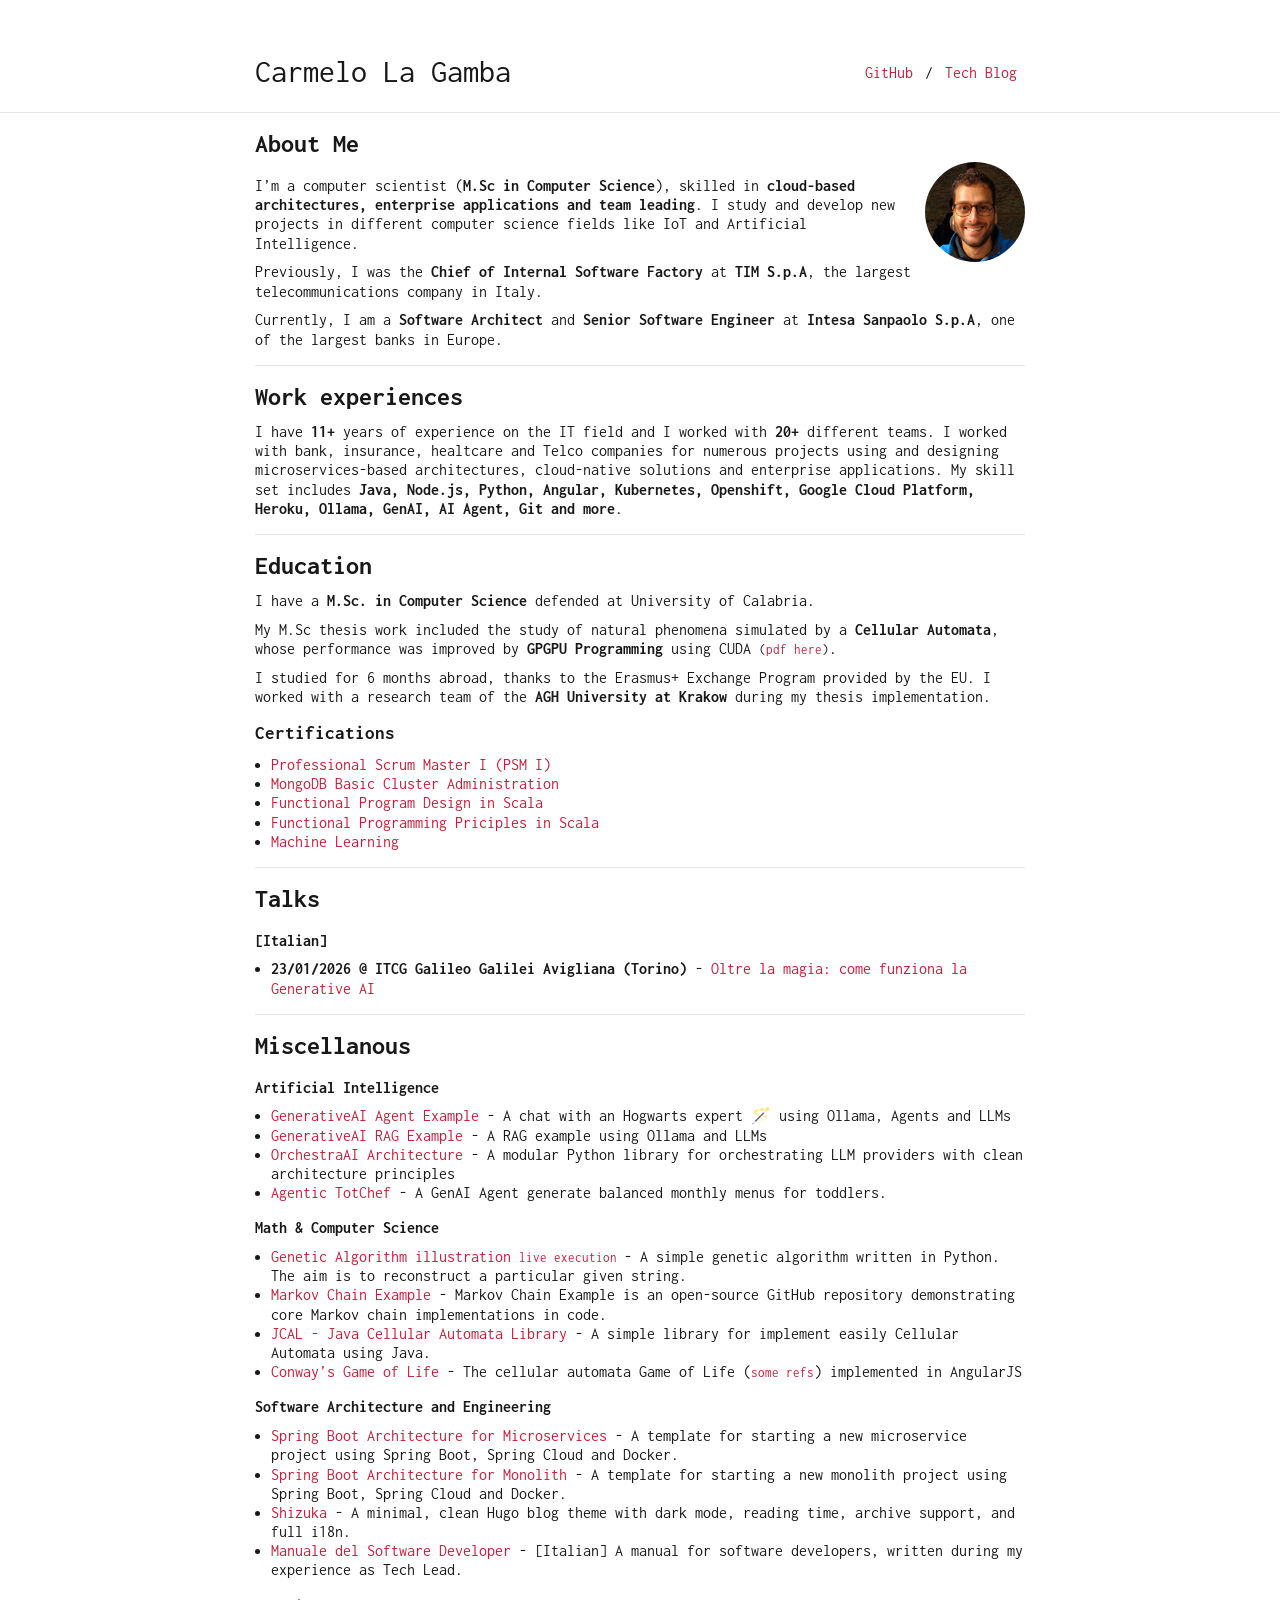
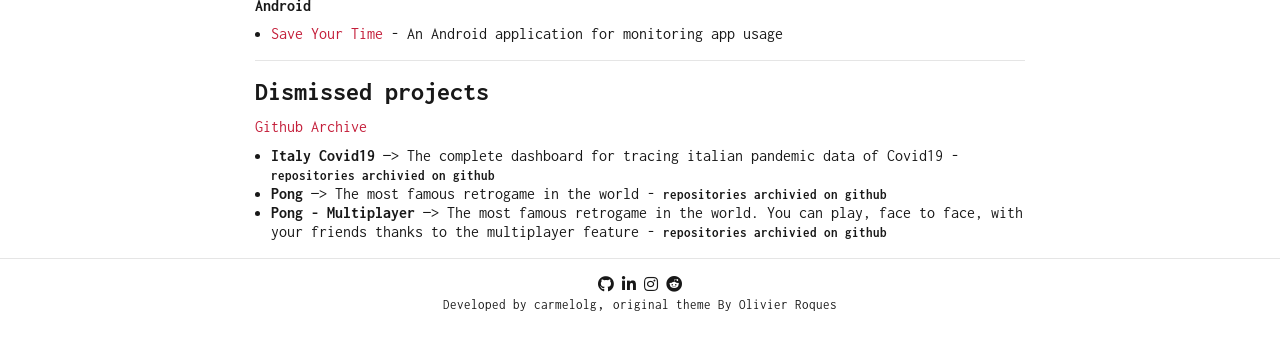
==== index.html @ d4ddf106 "Deploy Hugo site from 8f10a038f025de7680365bf18cd8041640470e16" ====
<!DOCTYPE html>
<html lang=""><head>
	<meta name="generator" content="Hugo 0.159.1">
    <meta charset="utf-8">
    <meta name="viewport" content="width=device-width, initial-scale=1, shrink-to-fit=no">

    <title>Carmelo La Gamba</title>
    <meta name="description" content="Personal website of Carmelo La Gamba.">
    <meta name="author" content='carmelolg'>

    <link href="https://fonts.googleapis.com/css2?family=Inconsolata:wght@400;700&display=swap" rel="stylesheet">
    <link rel="stylesheet" href="https://cdn.jsdelivr.net/npm/bootstrap@4.5.3/dist/css/bootstrap.min.css" integrity="sha384-TX8t27EcRE3e/ihU7zmQxVncDAy5uIKz4rEkgIXeMed4M0jlfIDPvg6uqKI2xXr2" crossorigin="anonymous">
    <link rel="stylesheet" href="https://cdnjs.cloudflare.com/ajax/libs/font-awesome/5.15.3/css/all.min.css" integrity="sha512-iBBXm8fW90+nuLcSKlbmrPcLa0OT92xO1BIsZ+ywDWZCvqsWgccV3gFoRBv0z+8dLJgyAHIhR35VZc2oM/gI1w==" crossorigin="anonymous">

    
    <link rel="stylesheet" href="/sass/researcher.min.css">
    

    
        <link rel="icon" type="image/ico" href="https://carmelolg.github.io/favicon.ico">
    

    <link rel="alternate" type="application/rss+xml" href="https://carmelolg.github.io/index.xml" title="Carmelo La Gamba" />
    </head>

    <body><div class="container mt-5">
    <nav class="navbar navbar-expand-sm flex-column flex-sm-row text-nowrap p-0">
        <a class="navbar-brand mx-0 mr-sm-auto" href="https://carmelolg.github.io/" title="Carmelo La Gamba">
          
          Carmelo La Gamba
        </a>
        <div class="navbar-nav flex-row flex-wrap justify-content-center">
            
                
                
                    <a class="nav-item nav-link" href="https://github.com/carmelolg" title="GitHub">
                        GitHub 
                    </a>
                    
                        <span class="nav-item navbar-text mx-1">/</span>
                    
                
                    <a class="nav-item nav-link" href="https://carmelolg.github.io/it-is-worth-a-coke" title="Tech Blog">
                        Tech Blog 
                    </a>
                    
                
            
        </div>
    </nav>
</div>
<hr>
<div id="content">
<div class="container">
    <!-- > Computer Scientist, mainly dreamer. -->
<h2 id="about-me">About Me</h2>
<figure class="avatar"><img src="/profile.jpeg"
    alt="me">
</figure>

<p>I&rsquo;m a computer scientist (<strong>M.Sc in Computer Science</strong>), skilled in <strong>cloud-based architectures, enterprise applications and team leading</strong>.
I study and develop new projects in different computer science fields like IoT and Artificial Intelligence.</p>
<p>Previously, I was the <strong>Chief of Internal Software Factory</strong> at <strong>TIM S.p.A</strong>, the largest telecommunications company in Italy.</p>
<p>Currently, I am a <strong>Software Architect</strong> and <strong>Senior Software Engineer</strong> at <strong>Intesa Sanpaolo S.p.A</strong>, one of the largest banks in Europe.</p>
<!-- I play guitar <img style="display:inline;" src="../guitar.svg" width="15" height="15" /> and swim <img style="display:inline" src="../swimmer-solid.svg" width="15" height="15" /> -->
<hr>
<script>

    var today = new Date();
    var since = 2015;
    var expired = today.getFullYear() - since;

    /*document.write(expired);*/

</script>
<h2 id="work-experiences">Work experiences</h2>
<p>I have <strong><script>document.write(expired);</script>+</strong> years of experience on the IT field and I worked with <strong>20+</strong> different teams. I worked with bank, insurance, healtcare and Telco companies for numerous projects using and designing microservices-based architectures, cloud-native solutions and enterprise applications.
My skill set includes <strong>Java, Node.js, Python, Angular, Kubernetes, Openshift, Google Cloud Platform, Heroku, Ollama, GenAI, AI Agent, Git and more</strong>.</p>
<hr>
<h2 id="education">Education</h2>
<p>I have a <strong>M.Sc. in Computer Science</strong> defended at University of Calabria.</p>
<p>My M.Sc thesis work included the study of natural phenomena simulated by a <strong>Cellular Automata</strong>, whose performance was improved by <strong>GPGPU Programming</strong> using CUDA <small>(<a href="https://github.com/carmelolg/master-thesis/raw/master/Tesi/pdf/main.pdf" target="_blank">pdf here</a>)</small>.</p>
<p>I studied for 6 months abroad, thanks to the Erasmus+ Exchange Program provided by the EU. I worked with a research team of the <strong>AGH University at Krakow</strong> during my thesis implementation.</p>
<h4 id="certifications">Certifications</h4>
<ul>
<li><a href="https://www.scrum.org/certificates/930320">Professional Scrum Master I (PSM I)</a></li>
<li><a href="https://university.mongodb.com/course_completion/2cab5a12-50d6-440e-ac46-13f566731d32?utm_source=copy&amp;utm_medium=social&amp;utm_campaign=university_social_sharing">MongoDB Basic Cluster Administration</a></li>
<li><a href="https://www.coursera.org/account/accomplishments/verify/GTUWGVELYJPR">Functional Program Design in Scala</a></li>
<li><a href="https://www.coursera.org/account/accomplishments/verify/LS7WXPYGKSZX">Functional Programming Priciples in Scala</a></li>
<li><a href="https://www.coursera.org/account/accomplishments/verify/9PBTUP3QG2AG">Machine Learning</a></li>
</ul>
<hr>
<h2 id="talks">Talks</h2>
<h5 id="italian">[Italian]</h5>
<ul>
<li><strong>23/01/2026 @ ITCG Galileo Galilei Avigliana (Torino)</strong> - <a href="https://drive.google.com/file/d/1GVEop526CBJjQpdxKiCrccgZy3UGdoNY/view">Oltre la magia: come funziona la Generative AI</a></li>
</ul>
<hr>
<h2 id="miscellanous">Miscellanous</h2>
<h5 id="artificial-intelligence">Artificial Intelligence</h5>
<ul>
<li><a href="https://github.com/carmelolg/generative-ai-agent-example" target="_blank"> GenerativeAI Agent Example </a> -  A chat with an Hogwarts expert  🪄 using Ollama, Agents and LLMs</li>
<li><a href="https://github.com/carmelolg/generative-ai-rag-example" target="_blank"> GenerativeAI RAG Example </a> -  A RAG example using Ollama and LLMs</li>
<li><a href="https://github.com/carmelolg/OAIA" target="_blank"> OrchestraAI Architecture </a> - A modular Python library for orchestrating LLM providers with clean architecture principles</li>
<li><a href="https://github.com/org-carmelolg-private-labs/agentic-totchef" target="_blank"> Agentic TotChef </a> - A GenAI Agent generate balanced monthly menus for toddlers.</li>
</ul>
<h5 id="math--computer-science">Math &amp; Computer Science</h5>
<ul>
<li><a href="https://github.com/carmelolg/genetic-algorithm-learning" target="_blank"> Genetic Algorithm illustration </a> <small><a href="https://www.youtube.com/watch?v=LxNrOD7fif0" target="_blank">live execution </a></small> -  A simple genetic algorithm written in Python. The aim is to reconstruct a particular given string.</li>
<li><a href="https://github.com/carmelolg/markov-chain-example" target="_blank"> Markov Chain Example </a> - Markov Chain Example is an open-source GitHub repository demonstrating core Markov chain implementations in code.</li>
<li><a href="https://github.com/carmelolg/JCAL" target="_blank"> JCAL - Java Cellular Automata Library </a> - A simple library for implement easily Cellular Automata using Java.</li>
<li><a href="https://carmelolg.github.io/angularjs-cellular-automata" target="_blank"> Conway&rsquo;s Game of Life </a> - The cellular automata Game of Life (<small><a href="https://en.wikipedia.org/wiki/Conway%27s_Game_of_Life" target="_blank">some refs</a></small>) implemented in AngularJS</li>
</ul>
<h5 id="software-architecture-and-engineering">Software Architecture and Engineering</h5>
<ul>
<li><a href="https://github.com/carmelolg/SBAM" target="_blank">Spring Boot Architecture for Microservices</a> - A template for starting a new microservice project using Spring Boot, Spring Cloud and Docker.</li>
<li><a href="https://github.com/carmelolg/SBAMo" target="_blank">Spring Boot Architecture for Monolith</a> - A template for starting a new monolith project using Spring Boot, Spring Cloud and Docker.</li>
<li><a href="https://github.com/carmelolg/shizuka" target="_blank">Shizuka</a> - A minimal, clean Hugo blog theme with dark mode, reading time, archive support, and full i18n.</li>
<li><a href="https://github.com/carmelolg/it-pragmatic-programmer/raw/master/Manuale%20del%20Software%20Developer%20-%20v1.pdf" target="_blank"> Manuale del Software Developer</a> - [Italian] A manual for software developers, written during my experience as Tech Lead.</li>
</ul>
<h5 id="android">Android</h5>
<ul>
<li><a href="https://play.google.com/store/apps/details?id=it.carmelolagamba.saveyourtime&pcampaignid=web_share" target="_blank">Save Your Time</a> - An Android application for monitoring app usage</li>
</ul>
<!-- - <a href="https://carmelolg.github.io/blog/" target="_blank">Vita da fuori campus</a> - Non technical personal blog  -->
<hr>
<h2 id="dismissed-projects">Dismissed projects</h2>
<p><a href="https://github.com/org-carmelolg-archive" target="_blank"> Github Archive </a></p>
<ul>
<li><strong>Italy Covid19</strong> &mdash;&gt; The complete dashboard for tracing italian pandemic data of Covid19 - <small><strong>repositories archivied on github</strong></small></li>
<li><strong>Pong</strong> &mdash;&gt; The most famous retrogame in the world - <small><strong>repositories archivied on github</strong></small></li>
<li><strong>Pong - Multiplayer</strong> &mdash;&gt; The most famous retrogame in the world. You can play, face to face, with your friends thanks to the multiplayer feature - <small><strong>repositories archivied on github</strong></small></li>
</ul>

</div>

        </div><div id="footer" class="mb-5">
    <hr>
    <div class="container text-center">
        
            <a href="https://github.com/carmelolg" class="fab fa-github fa-1x" title="GitHub"></a>
        
            <a href="https://it.linkedin.com/in/carmelolagamba" class="fab fa-linkedin-in fa-1x" title="LinkedIn"></a>
        
            <a href="https://www.instagram.com/__wvll/" class="fab fa-instagram fa-1x" title="Instagram"></a>
        
            <a href="https://www.reddit.com/user/carmelolg" class="fab fa-reddit fa-1x" title="Reddit"></a>
        
    </div>
    
        <div class="container text-center">
            <a href="https://github.com/carmelolg" title="original theme By Olivier Roques"><small>Developed by carmelolg</small></a>, <a href="https://github.com/ojroques/hugo-researcher" title="original theme By Olivier Roques"><small>original theme By Olivier Roques</small></a>
        </div>
    
</div>
</body>
</html>
---- sass/researcher.min.css ----
#content a,.nav-link{color:#c41e3a;text-decoration:none}#content a *,.nav-link *{color:#c41e3a}#content a:hover,.nav-link:hover{color:#c41e3a;text-decoration:underline}#footer a,.navbar-brand{color:#181818;text-decoration:none}#footer a *,.navbar-brand *{color:#181818}#footer a:hover,.navbar-brand:hover{color:#181818;text-decoration:underline}#content table td,#content table th{border:1px solid #ccc;padding:6px 12px;text-align:left}*{color:#181818;font-family:Inconsolata;line-height:1.2}.container{max-width:800px}.navbar-brand{font-size:2rem}#content p{margin-bottom:.6rem}#content h1,#content h2,#content h3,#content h4,#content h5,#content h6{font-size:medium;font-weight:700;margin:1rem 0 .6rem}#content h1{font-size:1.8rem}#content h2{font-size:1.6rem}#content h3{font-size:1.4rem}#content h4{font-size:1.2rem}#content img{display:block;margin:1rem auto;max-width:100%}#content .avatar>img{border-radius:50%;float:right;margin:-8px 0 0 16px;height:100px;width:100px}#content ol{counter-reset:list;list-style:none;padding-left:2rem}#content ol>li{display:table-row}#content ol>li:before{content:"[" counter(list,decimal)"] ";counter-increment:list;display:table-cell;text-align:right;padding-right:.5em}#content .container>ol,#content .footnotes>ol{padding-left:0}#content ul{list-style:inside;padding-left:2rem}#content ul>li{list-style-position:outside;margin-left:1em}#content .container>ul,#content .footnotes>ul{padding-left:0}#content table{margin:1rem auto;width:100%}#content table th{font-weight:700}#content table tr:nth-child(2n){background-color:#f8f8f8}#content blockquote{border-left:4px solid;font-style:italic;margin:1rem 0;padding:8px}#content code{color:#181818;background-color:#f8f8f8;border:1px solid #ccc;border-radius:10%;padding:0 4px}#content pre code{all:unset}#content .highlight{margin:1rem auto}#content .highlight>pre{padding:8px}
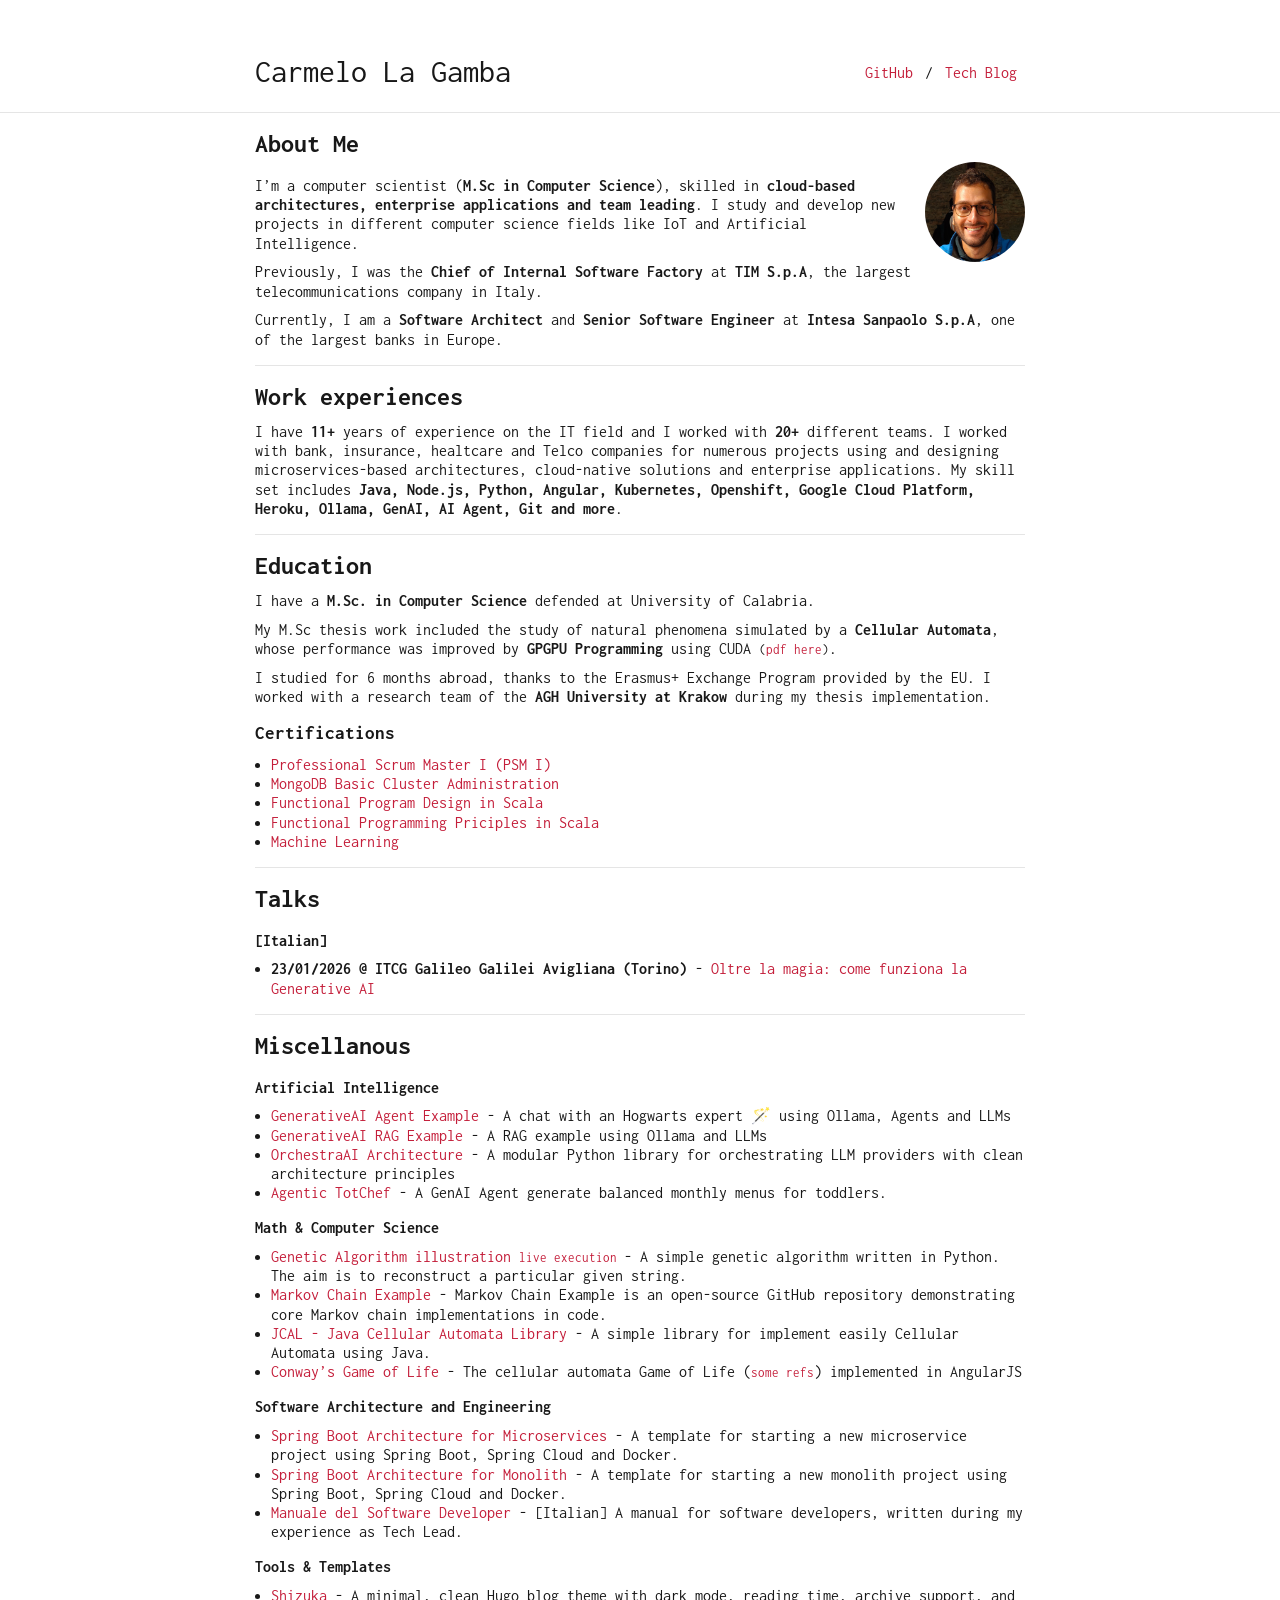
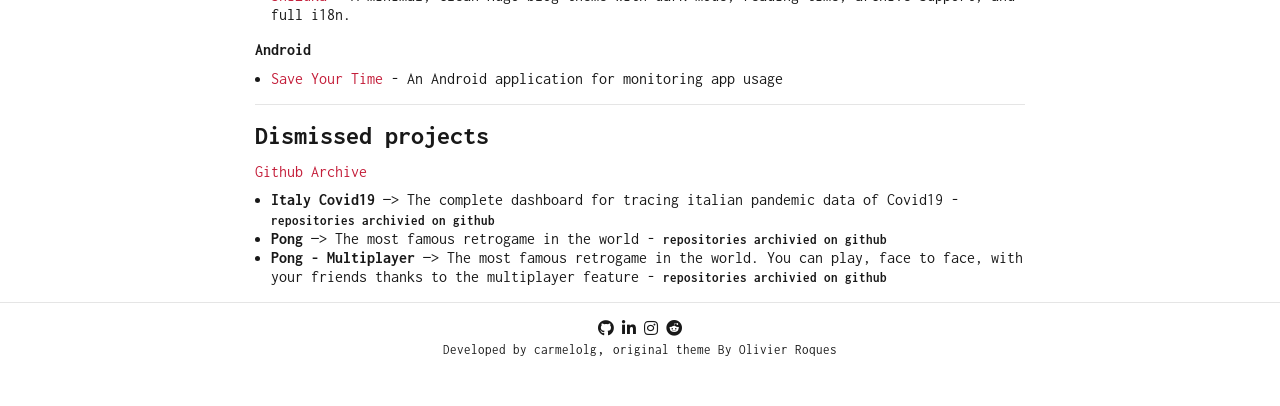
==== commit 89b2b049: "Deploy Hugo site from 0ba7b323b2dc9c9d176920b87669e2bf0b4e7901" ====
--- a/index.html
+++ b/index.html
@@ -115,8 +115,11 @@
 <ul>
 <li><a href="https://github.com/carmelolg/SBAM" target="_blank">Spring Boot Architecture for Microservices</a> - A template for starting a new microservice project using Spring Boot, Spring Cloud and Docker.</li>
 <li><a href="https://github.com/carmelolg/SBAMo" target="_blank">Spring Boot Architecture for Monolith</a> - A template for starting a new monolith project using Spring Boot, Spring Cloud and Docker.</li>
+<li><a href="https://github.com/carmelolg/it-pragmatic-programmer/raw/master/Manuale%20del%20Software%20Developer%20-%20v1.pdf" target="_blank"> Manuale del Software Developer</a> - [Italian] A manual for software developers, written during my experience as Tech Lead.</li>
+</ul>
+<h5 id="tools--templates">Tools &amp; Templates</h5>
+<ul>
 <li><a href="https://github.com/carmelolg/shizuka" target="_blank">Shizuka</a> - A minimal, clean Hugo blog theme with dark mode, reading time, archive support, and full i18n.</li>
-<li><a href="https://github.com/carmelolg/it-pragmatic-programmer/raw/master/Manuale%20del%20Software%20Developer%20-%20v1.pdf" target="_blank"> Manuale del Software Developer</a> - [Italian] A manual for software developers, written during my experience as Tech Lead.</li>
 </ul>
 <h5 id="android">Android</h5>
 <ul>
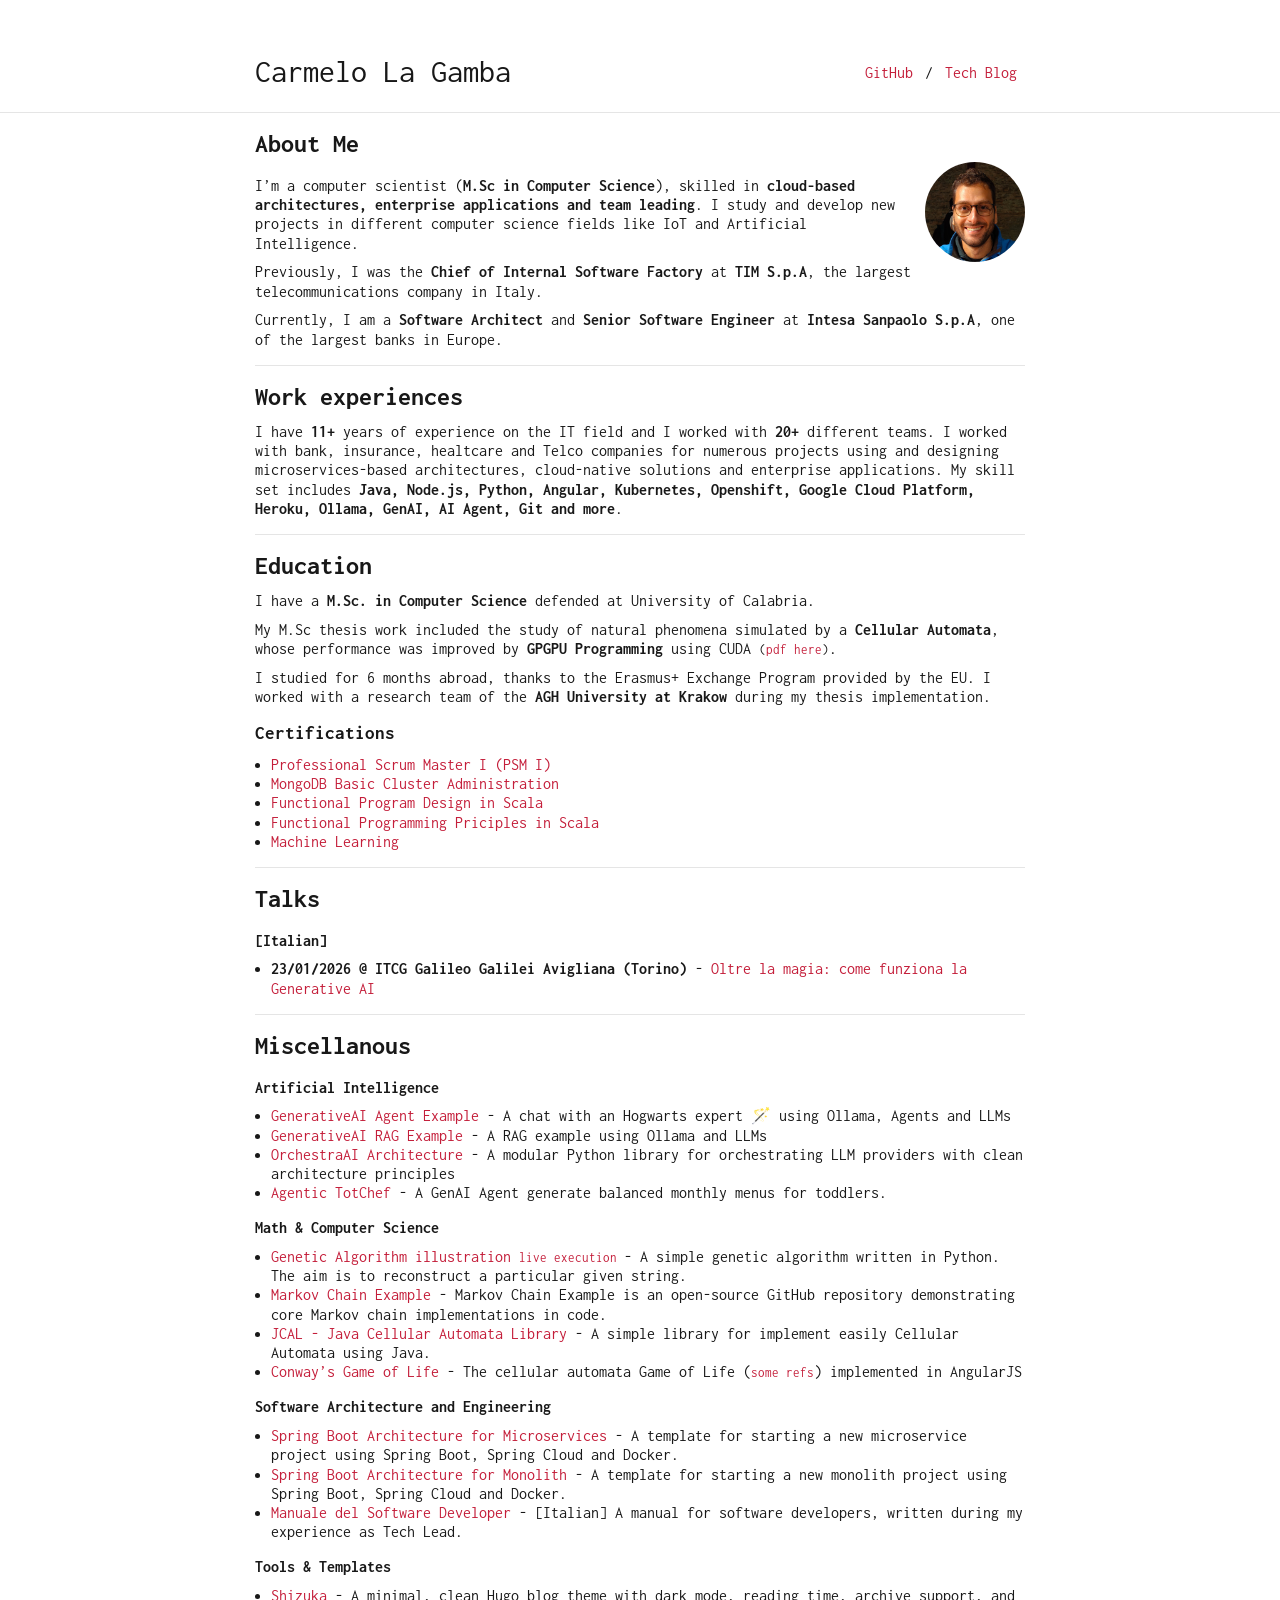
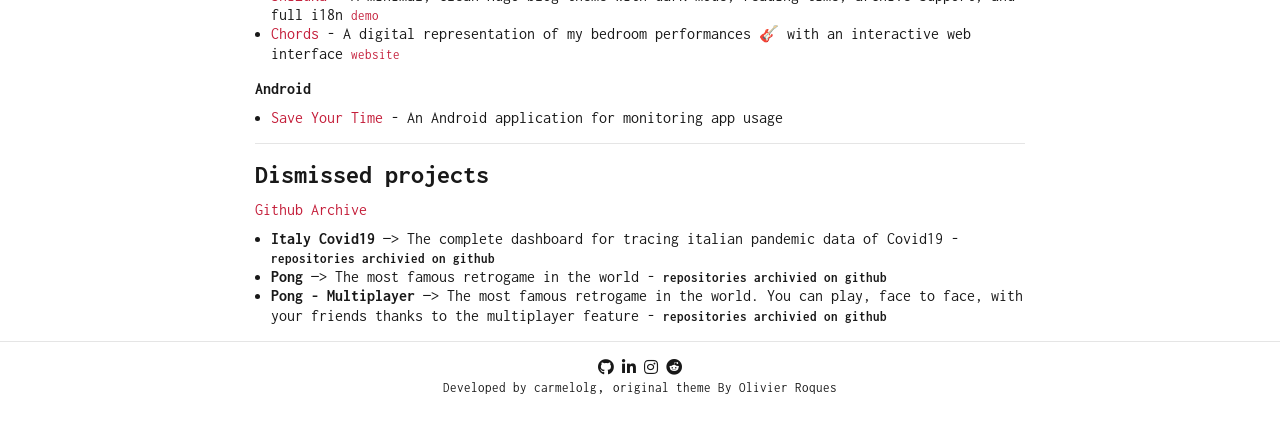
==== commit 66858f50: "Deploy Hugo site from e2350b3c274b8a4242c7e91186e4336d324ac3fb" ====
--- a/index.html
+++ b/index.html
@@ -119,7 +119,8 @@
 </ul>
 <h5 id="tools--templates">Tools &amp; Templates</h5>
 <ul>
-<li><a href="https://github.com/carmelolg/shizuka" target="_blank">Shizuka</a> - A minimal, clean Hugo blog theme with dark mode, reading time, archive support, and full i18n.</li>
+<li><a href="https://github.com/carmelolg/shizuka" target="_blank">Shizuka</a> - A minimal, clean Hugo blog theme with dark mode, reading time, archive support, and full i18n <small><a href="https://carmelolg.github.io/shizuka/" target="_blank">demo</a></small></li>
+<li><a href="https://github.com/org-carmelolg-private-labs/chords" target="_blank">Chords</a> - A digital representation of my bedroom performances 🎸 with an interactive web interface <small><a href="https://org-carmelolg-private-labs.github.io/chords/" target="_blank">website</a></small></li>
 </ul>
 <h5 id="android">Android</h5>
 <ul>
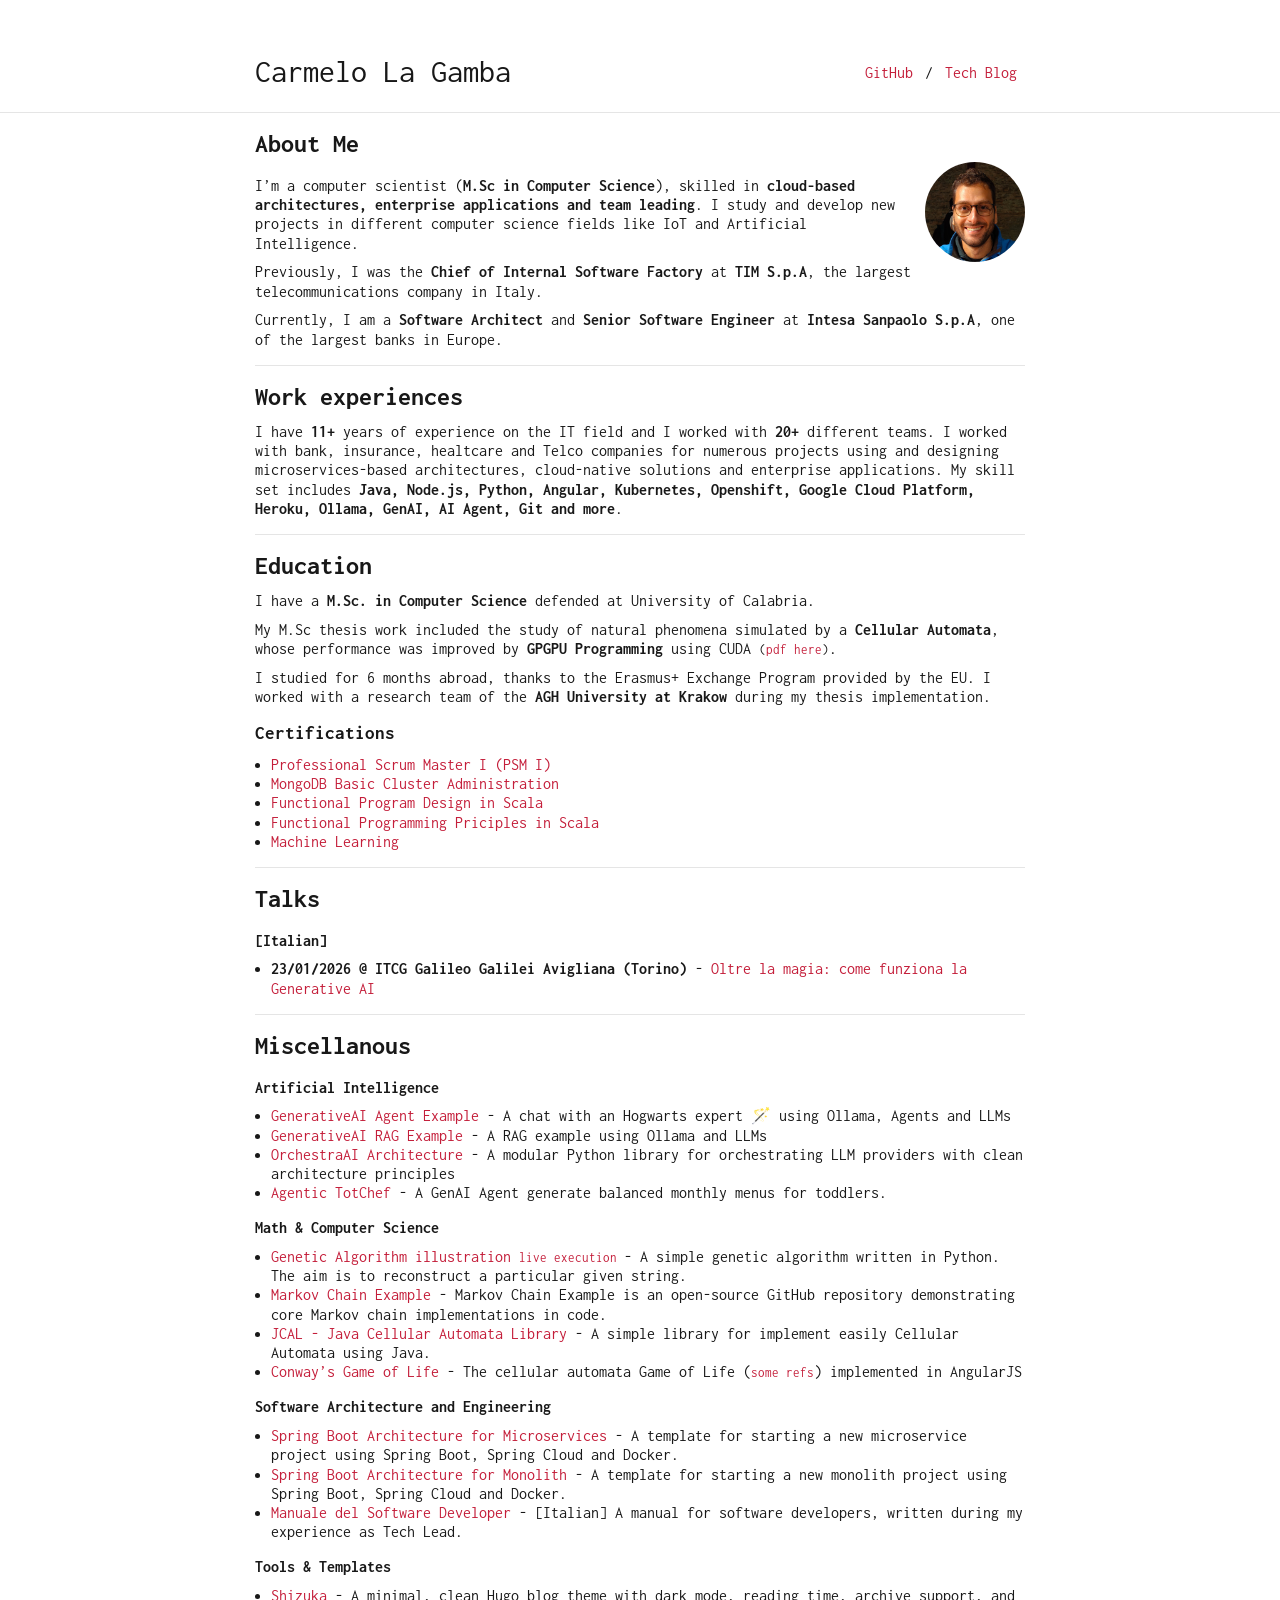
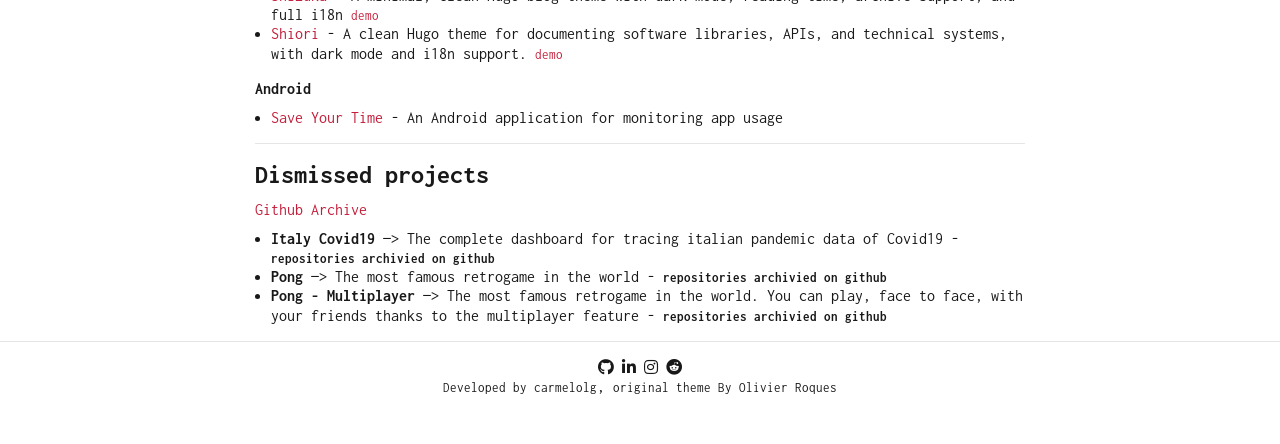
==== commit 1de25ccd: "Deploy Hugo site from eedf8f7c134d78d7954302e72cd09384677a3884" ====
--- a/index.html
+++ b/index.html
@@ -120,7 +120,7 @@
 <h5 id="tools--templates">Tools &amp; Templates</h5>
 <ul>
 <li><a href="https://github.com/carmelolg/shizuka" target="_blank">Shizuka</a> - A minimal, clean Hugo blog theme with dark mode, reading time, archive support, and full i18n <small><a href="https://carmelolg.github.io/shizuka/" target="_blank">demo</a></small></li>
-<li><a href="https://github.com/org-carmelolg-private-labs/chords" target="_blank">Chords</a> - A digital representation of my bedroom performances 🎸 with an interactive web interface <small><a href="https://org-carmelolg-private-labs.github.io/chords/" target="_blank">website</a></small></li>
+<li><a href="https://github.com/carmelolg/shiori" target="_blank">Shiori</a> - A clean Hugo theme for documenting software libraries, APIs, and technical systems, with dark mode and i18n support. <small><a href="https://carmelolg.github.io/shiori/" target="_blank">demo</a></small></li>
 </ul>
 <h5 id="android">Android</h5>
 <ul>
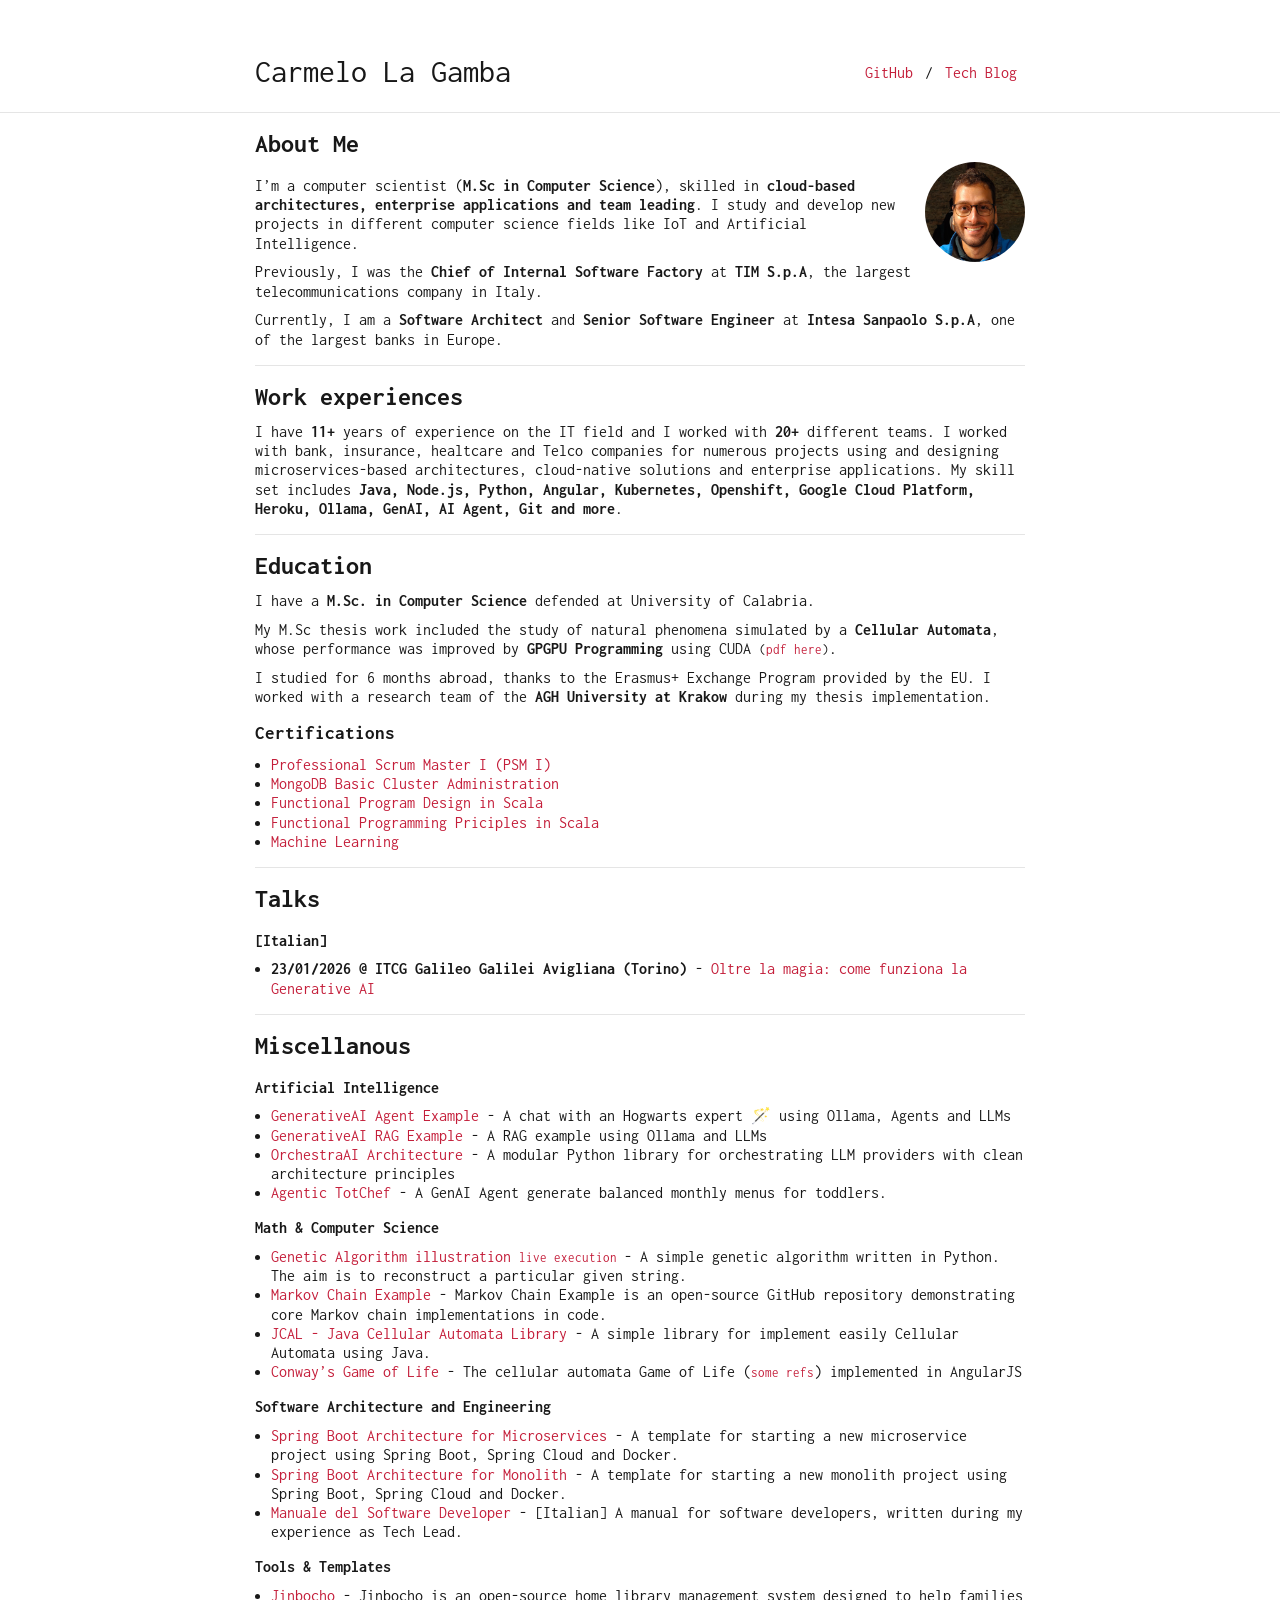
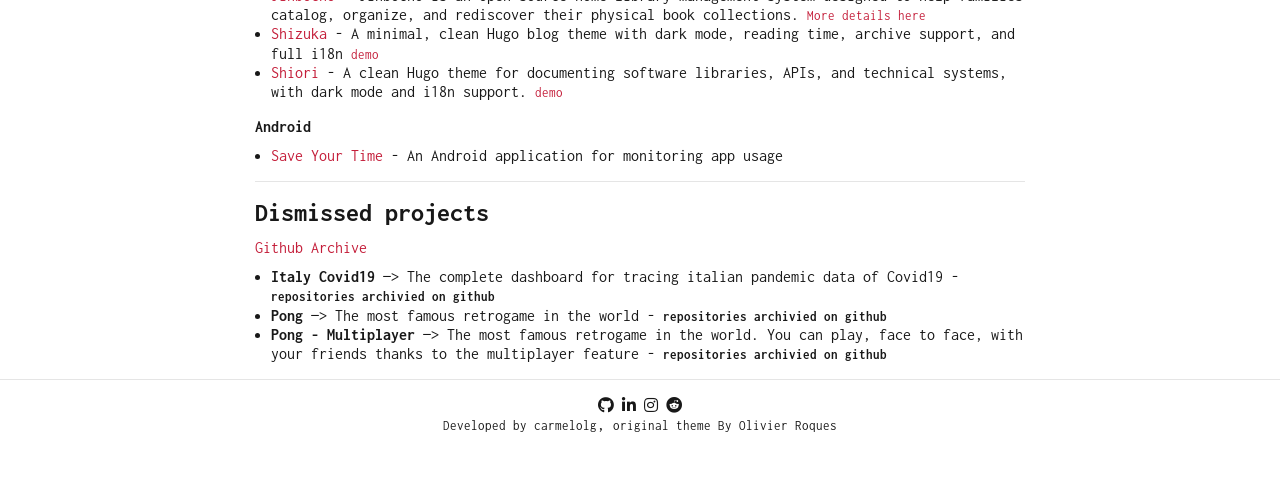
==== commit 91f5230a: "Deploy Hugo site from 6746beef861507ef820c6ddca0a0c6369b25d144" ====
--- a/index.html
+++ b/index.html
@@ -119,6 +119,7 @@
 </ul>
 <h5 id="tools--templates">Tools &amp; Templates</h5>
 <ul>
+<li><a href="https://github.com/jinbocho" target="_blank"> Jinbocho </a> - Jinbocho is an open-source home library management system designed to help families catalog, organize, and rediscover their physical book collections. <small><a href="https://jinbocho.github.io/jinbocho-docs/" target="_blank">More details here</a></small></li>
 <li><a href="https://github.com/carmelolg/shizuka" target="_blank">Shizuka</a> - A minimal, clean Hugo blog theme with dark mode, reading time, archive support, and full i18n <small><a href="https://carmelolg.github.io/shizuka/" target="_blank">demo</a></small></li>
 <li><a href="https://github.com/carmelolg/shiori" target="_blank">Shiori</a> - A clean Hugo theme for documenting software libraries, APIs, and technical systems, with dark mode and i18n support. <small><a href="https://carmelolg.github.io/shiori/" target="_blank">demo</a></small></li>
 </ul>
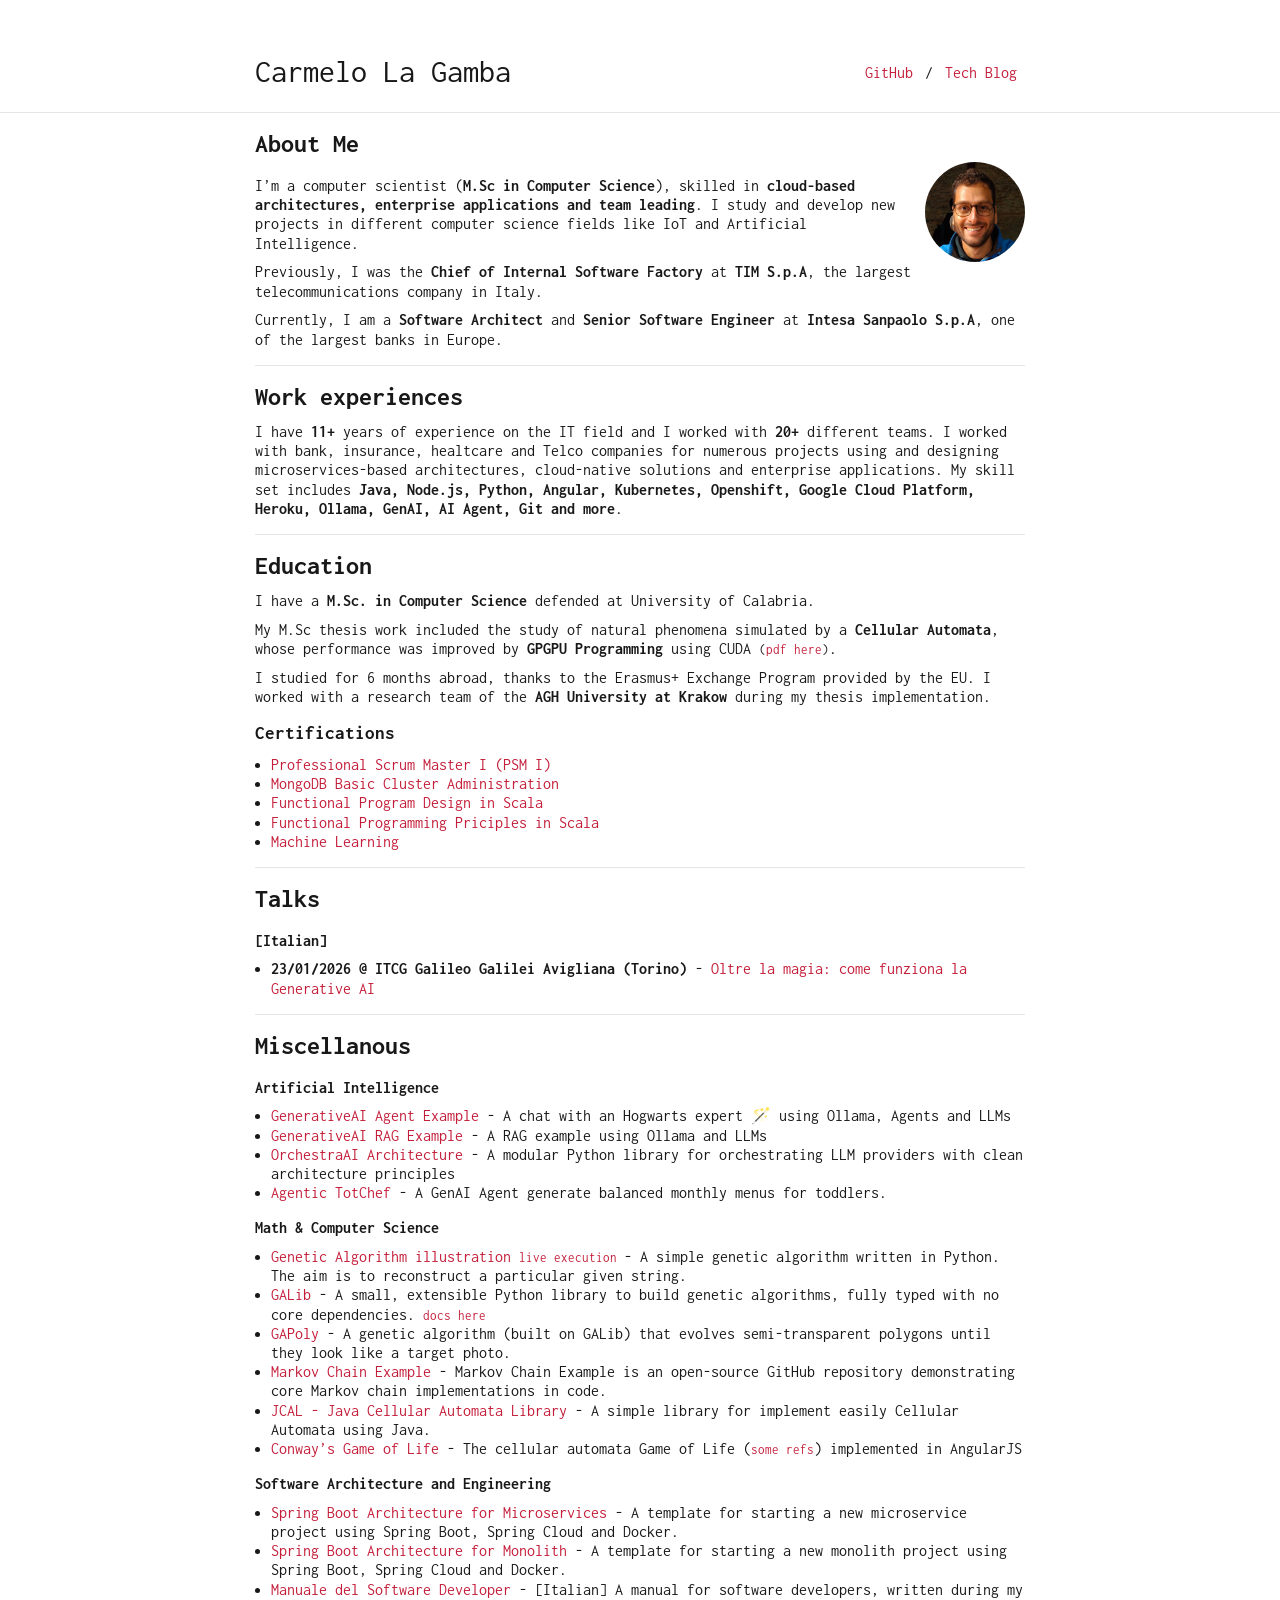
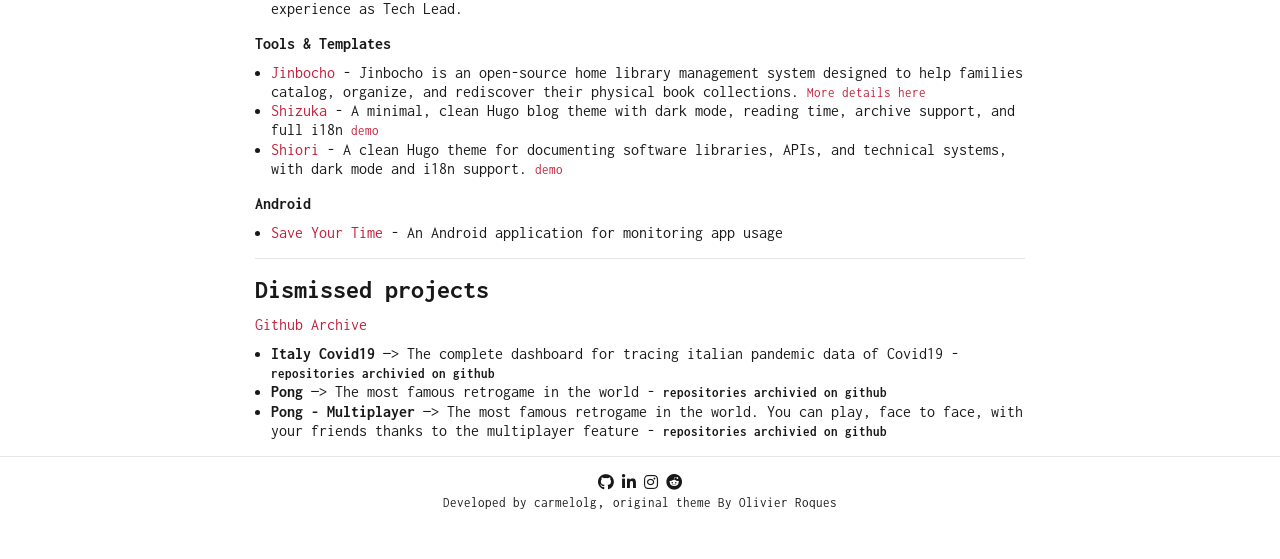
==== commit 4e7e24b4: "Deploy Hugo site from ad3f3ab6418bb92708f3f03b4967abb43dfa053e" ====
--- a/index.html
+++ b/index.html
@@ -107,6 +107,8 @@
 <h5 id="math--computer-science">Math &amp; Computer Science</h5>
 <ul>
 <li><a href="https://github.com/carmelolg/genetic-algorithm-learning" target="_blank"> Genetic Algorithm illustration </a> <small><a href="https://www.youtube.com/watch?v=LxNrOD7fif0" target="_blank">live execution </a></small> -  A simple genetic algorithm written in Python. The aim is to reconstruct a particular given string.</li>
+<li><a href="https://github.com/carmelolg/GALib" target="_blank"> GALib </a> - A small, extensible Python library to build genetic algorithms, fully typed with no core dependencies. <small><a href="https://carmelolg.github.io/GALib/" target="_blank">docs here</a></small></li>
+<li><a href="https://github.com/carmelolg/genetic-evolving-polygons" target="_blank"> GAPoly </a> - A genetic algorithm (built on GALib) that evolves semi-transparent polygons until they look like a target photo.</li>
 <li><a href="https://github.com/carmelolg/markov-chain-example" target="_blank"> Markov Chain Example </a> - Markov Chain Example is an open-source GitHub repository demonstrating core Markov chain implementations in code.</li>
 <li><a href="https://github.com/carmelolg/JCAL" target="_blank"> JCAL - Java Cellular Automata Library </a> - A simple library for implement easily Cellular Automata using Java.</li>
 <li><a href="https://carmelolg.github.io/angularjs-cellular-automata" target="_blank"> Conway&rsquo;s Game of Life </a> - The cellular automata Game of Life (<small><a href="https://en.wikipedia.org/wiki/Conway%27s_Game_of_Life" target="_blank">some refs</a></small>) implemented in AngularJS</li>
@@ -119,7 +121,7 @@
 </ul>
 <h5 id="tools--templates">Tools &amp; Templates</h5>
 <ul>
-<li><a href="https://github.com/jinbocho" target="_blank"> Jinbocho </a> - Jinbocho is an open-source home library management system designed to help families catalog, organize, and rediscover their physical book collections. <small><a href="https://jinbocho.github.io/jinbocho-docs/" target="_blank">More details here</a></small></li>
+<li><a href="https://github.com/jinbocho" target="_blank"> Jinbocho </a> - Jinbocho is an open-source home library management system designed to help families catalog, organize, and rediscover their physical book collections. <small><a href="https://jinbocho.github.io/" target="_blank">More details here</a></small></li>
 <li><a href="https://github.com/carmelolg/shizuka" target="_blank">Shizuka</a> - A minimal, clean Hugo blog theme with dark mode, reading time, archive support, and full i18n <small><a href="https://carmelolg.github.io/shizuka/" target="_blank">demo</a></small></li>
 <li><a href="https://github.com/carmelolg/shiori" target="_blank">Shiori</a> - A clean Hugo theme for documenting software libraries, APIs, and technical systems, with dark mode and i18n support. <small><a href="https://carmelolg.github.io/shiori/" target="_blank">demo</a></small></li>
 </ul>
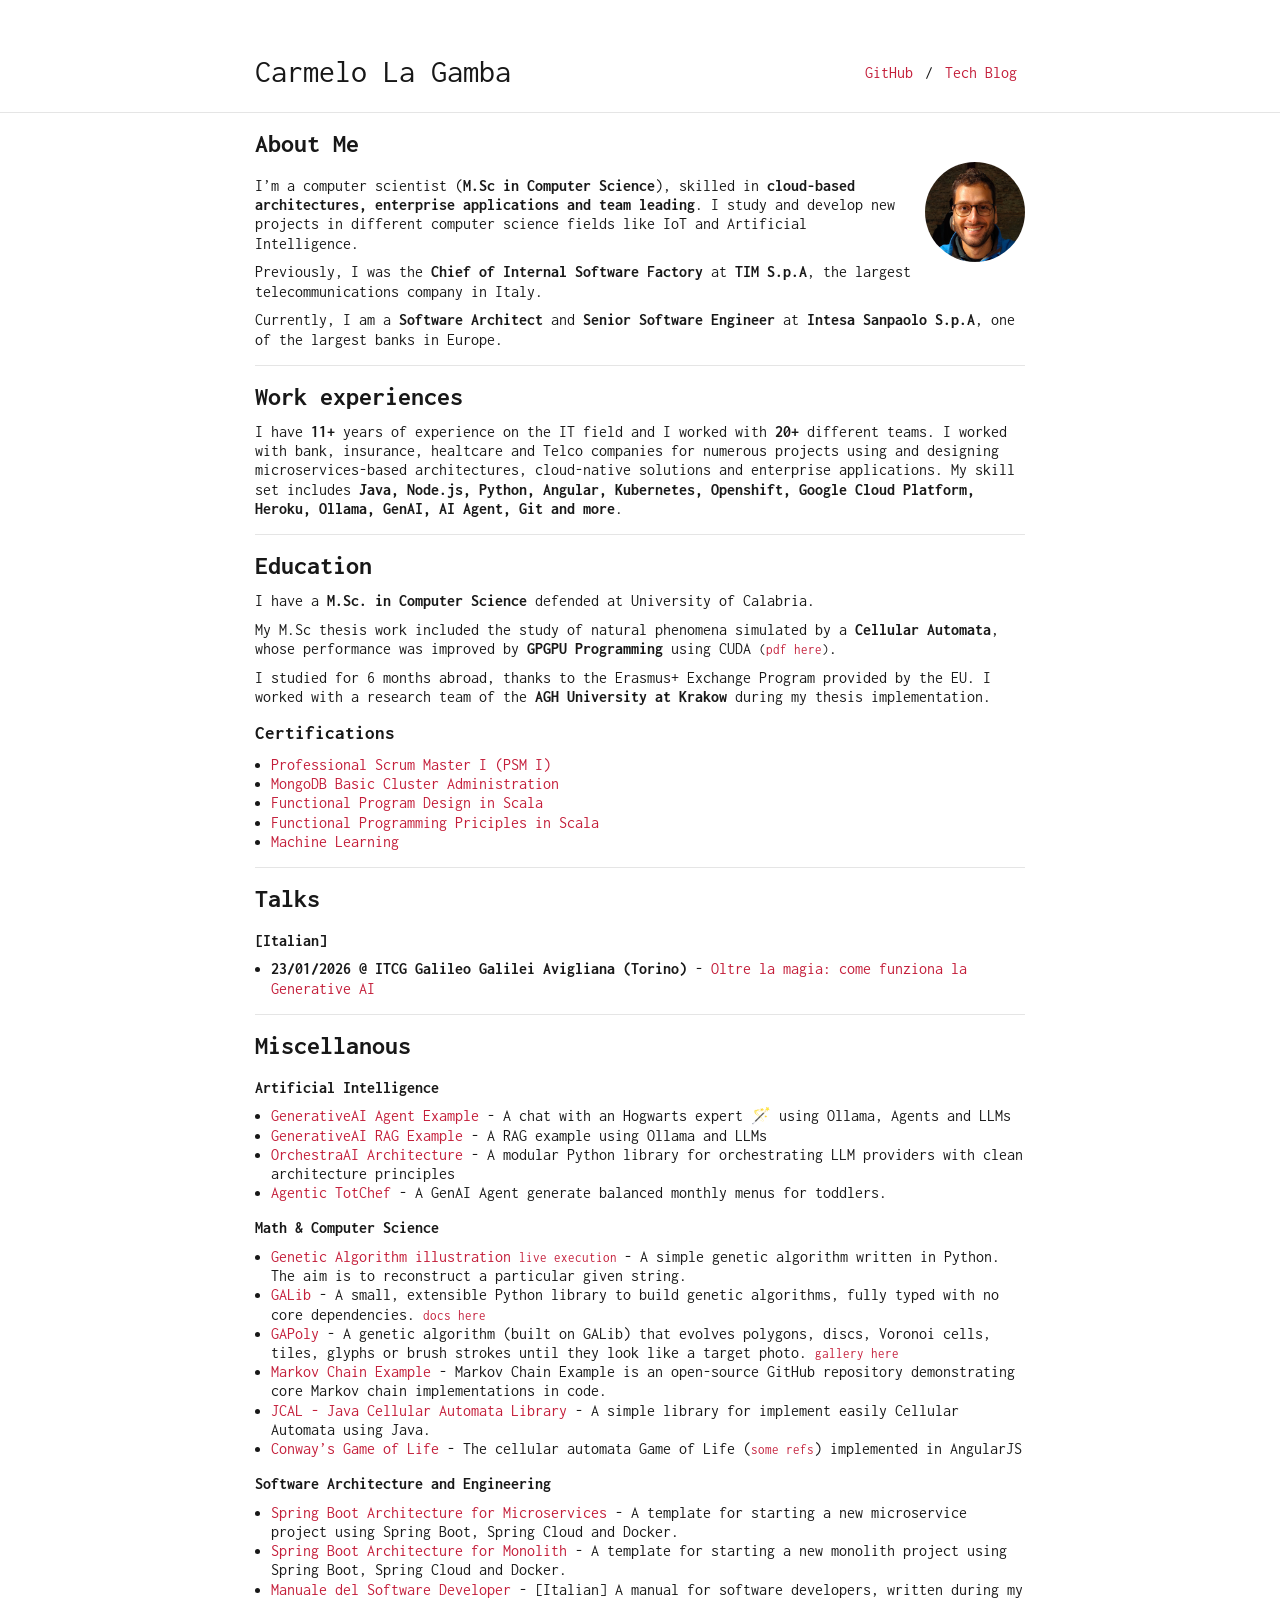
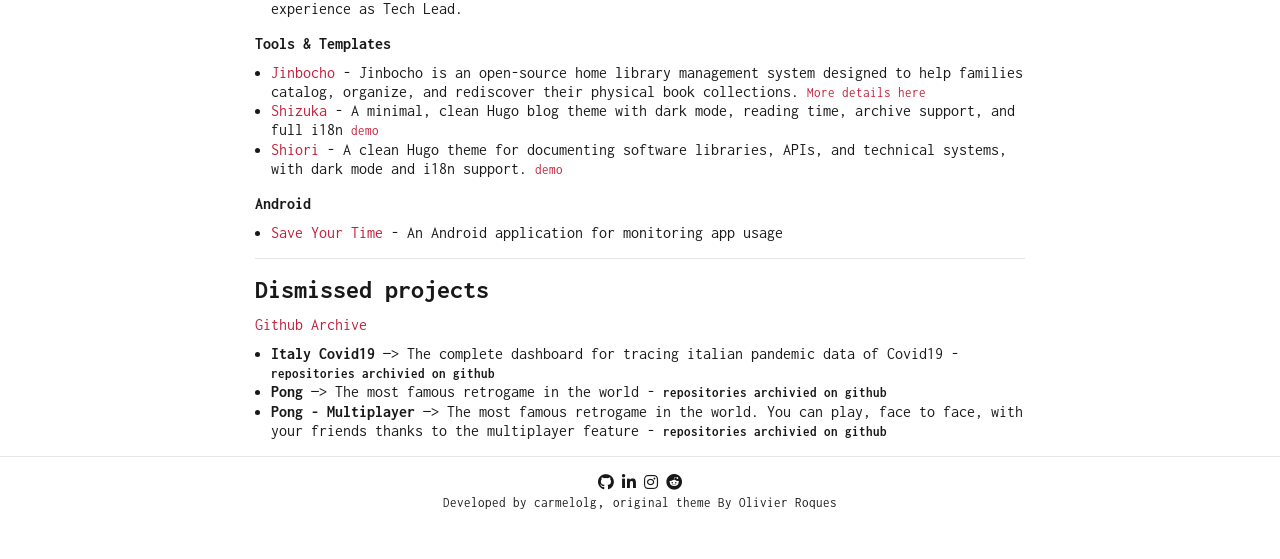
==== commit 11e261a1: "Deploy Hugo site from 3337fb0b4b3c3d0401c84be39f641ef99dd7694f" ====
--- a/index.html
+++ b/index.html
@@ -108,7 +108,7 @@
 <ul>
 <li><a href="https://github.com/carmelolg/genetic-algorithm-learning" target="_blank"> Genetic Algorithm illustration </a> <small><a href="https://www.youtube.com/watch?v=LxNrOD7fif0" target="_blank">live execution </a></small> -  A simple genetic algorithm written in Python. The aim is to reconstruct a particular given string.</li>
 <li><a href="https://github.com/carmelolg/GALib" target="_blank"> GALib </a> - A small, extensible Python library to build genetic algorithms, fully typed with no core dependencies. <small><a href="https://carmelolg.github.io/GALib/" target="_blank">docs here</a></small></li>
-<li><a href="https://github.com/carmelolg/genetic-evolving-polygons" target="_blank"> GAPoly </a> - A genetic algorithm (built on GALib) that evolves semi-transparent polygons until they look like a target photo.</li>
+<li><a href="https://github.com/carmelolg/GAPoly" target="_blank"> GAPoly </a> - A genetic algorithm (built on GALib) that evolves polygons, discs, Voronoi cells, tiles, glyphs or brush strokes until they look like a target photo. <small><a href="https://carmelolg.github.io/GAPoly/" target="_blank">gallery here</a></small></li>
 <li><a href="https://github.com/carmelolg/markov-chain-example" target="_blank"> Markov Chain Example </a> - Markov Chain Example is an open-source GitHub repository demonstrating core Markov chain implementations in code.</li>
 <li><a href="https://github.com/carmelolg/JCAL" target="_blank"> JCAL - Java Cellular Automata Library </a> - A simple library for implement easily Cellular Automata using Java.</li>
 <li><a href="https://carmelolg.github.io/angularjs-cellular-automata" target="_blank"> Conway&rsquo;s Game of Life </a> - The cellular automata Game of Life (<small><a href="https://en.wikipedia.org/wiki/Conway%27s_Game_of_Life" target="_blank">some refs</a></small>) implemented in AngularJS</li>
